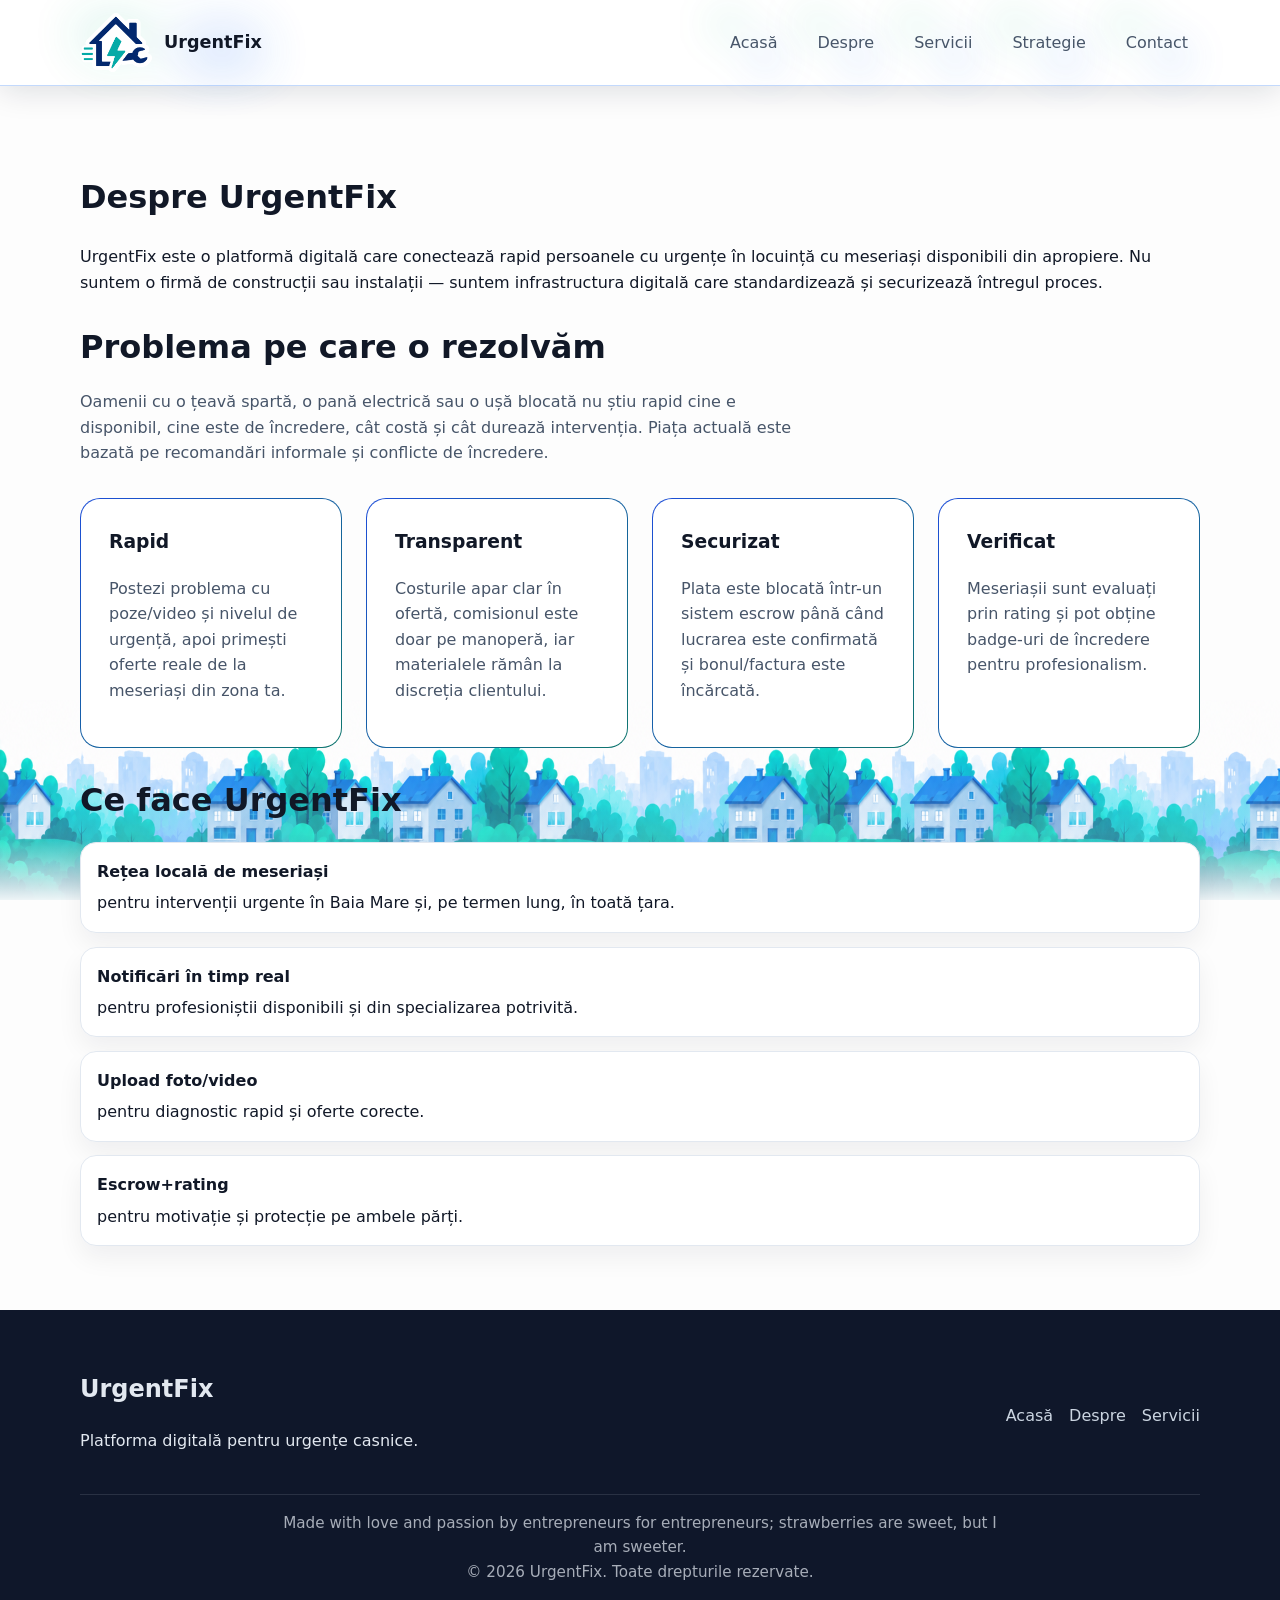
==== despre.html @ 69241e32 "Fix: Increase background height to 200px on mobile - match desktop" ====
<!DOCTYPE html>
<html lang="ro">
<head>
  <meta charset="UTF-8" />
  <meta name="viewport" content="width=device-width, initial-scale=1.0" />
  <title>Despre | UrgentFix</title>
  <link rel="stylesheet" href="styles.css?v=11" />
</head>
<body>
  <header class="site-header">
    <div class="container header-inner">
      <a href="home.html" class="brand-logo">
        <img src="urgentfix_sticker.png" alt="UrgentFix logo" />
        <span>UrgentFix</span>
      </a>
      <nav class="main-nav">
        <a href="home.html">Acasă</a>
        <a href="despre.html">Despre</a>
        <a href="servicii.html">Servicii</a>
        <a href="strategie.html">Strategie</a>
        <a href="contact.html">Contact</a>
      </nav>
    </div>
  </header>
  <main class="section">
    <div class="container">
      <h1>Despre UrgentFix</h1>
      <p>UrgentFix este o platformă digitală care conectează rapid persoanele cu urgențe în locuință cu meseriași disponibili din apropiere. Nu suntem o firmă de construcții sau instalații — suntem infrastructura digitală care standardizează și securizează întregul proces.</p>

      <section class="feature-section">
        <h2>Problema pe care o rezolvăm</h2>
        <p>Oamenii cu o țeavă spartă, o pană electrică sau o ușă blocată nu știu rapid cine e disponibil, cine este de încredere, cât costă și cât durează intervenția. Piața actuală este bazată pe recomandări informale și conflicte de încredere.</p>
        <div class="features-grid">
          <article class="feature-card">
            <h3>Rapid</h3>
            <p>Postezi problema cu poze/video și nivelul de urgență, apoi primești oferte reale de la meseriași din zona ta.</p>
          </article>
          <article class="feature-card">
            <h3>Transparent</h3>
            <p>Costurile apar clar în ofertă, comisionul este doar pe manoperă, iar materialele rămân la discreția clientului.</p>
          </article>
          <article class="feature-card">
            <h3>Securizat</h3>
            <p>Plata este blocată într-un sistem escrow până când lucrarea este confirmată și bonul/factura este încărcată.</p>
          </article>
          <article class="feature-card">
            <h3>Verificat</h3>
            <p>Meseriașii sunt evaluați prin rating și pot obține badge-uri de încredere pentru profesionalism.</p>
          </article>
        </div>
      </section>

      <section class="feature-section">
        <h2>Ce face UrgentFix</h2>
        <ul class="contact-highlights">
          <li><strong>Rețea locală de meseriași</strong> pentru intervenții urgente în Baia Mare și, pe termen lung, în toată țara.</li>
          <li><strong>Notificări în timp real</strong> pentru profesioniștii disponibili și din specializarea potrivită.</li>
          <li><strong>Upload foto/video</strong> pentru diagnostic rapid și oferte corecte.</li>
          <li><strong>Escrow+rating</strong> pentru motivație și protecție pe ambele părți.</li>
        </ul>
      </section>
    </div>
  </main>
  <footer class="site-footer">
    <div class="container footer-inner">
      <div>
        <h2>UrgentFix</h2>
        <p>Platforma digitală pentru urgențe casnice.</p>
      </div>
      <div class="footer-links">
        <a href="home.html">Acasă</a>
        <a href="despre.html">Despre</a>
        <a href="servicii.html">Servicii</a>
      </div>
    </div>
    <div class="container footer-note">
      <p>Made with love and passion by entrepreneurs for entrepreneurs; strawberries are sweet, but I am sweeter.</p>
      <p>&copy; 2026 UrgentFix. Toate drepturile rezervate.</p>
    </div>
  </footer>
  <script src="script.js?v=5"></script>
</body>
</html>
---- styles.css ----
:root {
  color-scheme: light;
  --bg: #ffffff;
  --surface: #ffffff;
  --primary: #1d4ed8;
  --primary-dark: #1e40af;
  --text: #111827;
  --muted: #475569;
  --border: #e2e8f0;
  --accent: #0f766e;
}

* { box-sizing: border-box; }

body {
  margin: 0;
  font-family: Inter, system-ui, -apple-system, BlinkMacSystemFont, "Segoe UI", sans-serif;
  background: #fdfdfd;
  color: var(--text);
  line-height: 1.6;
  position: relative;
  overflow-x: hidden;
}

body::before {
  content: "";
  position: fixed;
  left: 0;
  right: 0;
  bottom: 0;
  height: 200px;
  z-index: -1;
  /* subtle fade + actual image layer */
  background-image:
    linear-gradient(to top, rgba(253,253,253,0.3) 0%, rgba(253,253,253,0.15) 40%, rgba(253,253,253,0.05) 70%, rgba(253,253,253,0) 100%),
    url("image.png");
  background-repeat: no-repeat, repeat-x;
  background-position: bottom center, bottom center;
  background-size: cover, auto 200px;
  background-attachment: scroll, scroll;
  background-blend-mode: normal;
  filter: none;
  opacity: 1;
}

/* minimal overlay - reduces seam visibility */
body::after {
  content: "";
  position: fixed;
  left: 0;
  right: 0;
  bottom: 0;
  height: 60px;
  z-index: -1;
  pointer-events: none;
  background: linear-gradient(180deg, rgba(255,255,255,0) 0%, rgba(255,255,255,0.9) 100%);
}


img { max-width: 100%; display: block; }

.container {
  width: min(1120px, calc(100% - 2rem));
  margin: 0 auto;
}

.site-header {
  position: sticky;
  top: 0;
  z-index: 20;
  overflow: visible;
  background: #ffffff;
  border-bottom: 1px solid rgba(59, 130, 246, 0.30);
  box-shadow: 0 4px 32px rgba(15, 23, 42, 0.14);
}

.header-inner {
  position: relative;
  z-index: 1;
  display: flex;
  align-items: center;
  justify-content: space-between;
  gap: 2rem;
  padding: 0.8rem 0;
}

.brand-logo {
  display: inline-flex;
  align-items: center;
  gap: 0.75rem;
  text-decoration: none;
  color: var(--text);
  font-weight: 700;
  font-size: 1.1rem;
  transition: opacity 0.2s ease;
  position: relative;
  z-index: 1;
}

.brand-logo::before {
  content: "";
  position: absolute;
  left: 50%;
  top: 50%;
  width: 140%;
  height: 120%;
  transform: translate(-50%, -50%) rotate(180deg);
  background: radial-gradient(circle at 30% 30%, rgba(59, 130, 246, 0.26), transparent 36%),
              radial-gradient(circle at 72% 72%, rgba(16, 185, 129, 0.16), transparent 34%);
  filter: blur(22px);
  opacity: 0.88;
  pointer-events: none;
  z-index: -1;
}

.brand-logo:hover {
  opacity: 0.75;
}

.brand-logo img { width: 72px; height: auto; }

.main-nav {
  display: flex;
  gap: 1rem;
  flex-wrap: wrap;
  align-items: center;
}

.main-nav a {
  display: inline-flex;
  align-items: center;
  justify-content: center;
  min-height: 54px;
  padding: 0.15rem 0.75rem;
  color: var(--muted);
  text-decoration: none;
  font-weight: 500;
  border-radius: 18px;
  transition: all 0.2s ease;
  position: relative;
  overflow: visible;
}

.main-nav a::before {
  content: "";
  position: absolute;
  inset: 0;
  left: 50%;
  top: 50%;
  width: 180%;
  height: 180%;
  transform: translate(-50%, -50%) rotate(180deg);
  background: radial-gradient(circle at 40% 35%, rgba(59, 130, 246, 0.18), transparent 32%),
              radial-gradient(circle at 70% 70%, rgba(16, 185, 129, 0.12), transparent 34%);
  filter: blur(18px);
  opacity: 0.65;
  pointer-events: none;
  z-index: -1;
}

.main-nav a:hover {
  color: var(--text);
  background: rgba(59, 130, 246, 0.14);
}

.main-nav a img {
  display: block;
  max-height: 54px;
  width: auto;
  border-radius: 18px;
  border: 1px solid rgba(15, 23, 42, 0.08);
  box-shadow: 0 10px 24px rgba(15, 23, 42, 0.08);
}

.footer-links {
  display: flex;
  gap: 0.75rem;
  flex-wrap: wrap;
  align-items: center;
  margin-top: 0.75rem;
}

.footer-links a {
  display: inline-flex;
  align-items: center;
}

.footer-links img {
  display: block;
  max-height: 40px;
  width: auto;
  border-radius: 14px;
  border: 1px solid rgba(15, 23, 42, 0.08);
}

.section { padding: 4rem 0; }

.hero {
  background: linear-gradient(180deg, #ffffff 0%, #f8fbff 100%);
  position: relative;
  overflow: hidden;
}

.app-preview-section {
  padding-top: 3rem;
  padding-bottom: 3rem;
  background: linear-gradient(180deg, rgba(248,251,255,0.55), rgba(247,249,251,0.98));
  overflow-x: hidden;
  width: 100%;
}

.app-preview-intro {
  max-width: 640px;
  margin: 0 auto 2rem;
  text-align: center;
}

.app-preview-intro h2 {
  margin: 1rem 0 0.8rem;
  font-size: clamp(2rem, 3vw, 2.6rem);
  line-height: 1.05;
}

.app-preview-intro p {
  margin: 0;
  color: var(--muted);
}

.phone-grid {
  display: grid;
  grid-template-columns: repeat(3, minmax(240px, 1fr));
  gap: 1.5rem;
  align-items: start;
}

.images-grid {
  display: grid;
  grid-template-columns: repeat(3, 1fr);
  gap: 2.5rem;
  margin-top: 2.5rem;
  width: 100%;
}

.device-frame {
  position: relative;
  padding: 20px 18px 16px;
  border-radius: 52px;
  background: linear-gradient(180deg, rgba(255,255,255,0.95), rgba(241,247,255,0.95));
  border: 1px solid rgba(148,163,184,0.24);
  box-shadow: 0 26px 80px rgba(15, 23, 42, 0.14);
  transition: transform 0.3s ease, box-shadow 0.3s ease;
}

.device-frame::before {
  content: "";
  position: absolute;
  left: 50%;
  top: 14px;
  transform: translateX(-50%);
  width: 88px;
  height: 8px;
  border-radius: 999px;
  background: rgba(15, 23, 42, 0.08);
  box-shadow: inset 0 1px 0 rgba(255,255,255,0.9);
}

.device-frame::after {
  content: "";
  position: absolute;
  left: 50%;
  top: 26px;
  transform: translateX(-50%);
  width: 12px;
  height: 12px;
  border-radius: 50%;
  background: rgba(15, 23, 42, 0.12);
}

.device-frame:hover {
  transform: translateY(-4px);
  box-shadow: 0 34px 96px rgba(15, 23, 42, 0.18);
}

.device-frame img {
  display: block;
  width: 100%;
  height: auto;
  border-radius: 34px;
  object-fit: cover;
}

.phone-card {
  display: flex;
  justify-content: center;
}

.phone-frame {
  width: 100%;
  max-width: 260px;
  border-radius: 40px;
  background: #ffffff;
  border: 1px solid rgba(59,130,246,0.18);
  box-shadow: 0 24px 58px rgba(15,23,42,0.09);
  overflow: hidden;
}

.phone-top {
  display: flex;
  justify-content: flex-end;
  gap: 0.5rem;
  padding: 0.9rem 1rem;
  background: rgba(255,255,255,0.95);
}

.status-dot {
  width: 10px;
  height: 10px;
  border-radius: 50%;
  background: rgba(17,24,39,0.65);
}

.phone-screen {
  padding: 1.4rem;
  min-height: 420px;
  display: grid;
  gap: 1rem;
  color: var(--text);
}

.screen-brand {
  display: inline-flex;
  align-items: center;
  gap: 0.45rem;
  font-weight: 800;
  color: var(--primary-dark);
  letter-spacing: 0.02em;
}

.screen-title {
  margin: 0;
  font-size: 1.15rem;
  font-weight: 800;
  color: #111827;
}

.screen-copy {
  margin: 0;
  color: var(--muted);
  line-height: 1.7;
}

.screen-gradient-blue {
  background: linear-gradient(180deg, rgba(59,130,246,0.14), rgba(96,165,250,0.08));
}

.screen-light {
  background: #f8fbff;
}

.screen-white {
  background: #fff;
}

.category-grid {
  display: grid;
  grid-template-columns: repeat(2, minmax(0, 1fr));
  gap: 0.75rem;
}

.category-grid span,
.screen-tags span {
  display: inline-flex;
  align-items: center;
  justify-content: center;
  padding: 0.75rem 0.85rem;
  border-radius: 14px;
  background: rgba(59,130,246,0.12);
  color: #1e40af;
  font-size: 0.9rem;
  font-weight: 700;
}

.upload-preview {
  min-height: 170px;
  border-radius: 24px;
  background: linear-gradient(180deg, rgba(99,102,241,0.12), rgba(255,255,255,0.95));
  border: 1px dashed rgba(59,130,246,0.28);
}

.preview-image {
  background-image: radial-gradient(circle at 30% 30%, rgba(96,165,250,0.28), transparent 40%),
                    radial-gradient(circle at 70% 50%, rgba(15,118,110,0.17), transparent 35%);
}

.phone-chip {
  display: inline-flex;
  align-items: center;
  justify-content: center;
  padding: 0.8rem 1rem;
  border-radius: 999px;
  background: rgba(59,130,246,0.12);
  color: var(--primary-dark);
  text-decoration: none;
  font-weight: 700;
  transition: background 180ms ease;
}

.phone-chip:hover {
  background: rgba(59,130,246,0.18);
}

.phone-small,
.phone-left,
.phone-right,
.featured-tags,
.hero-message {
  display: none;
}

@media (max-width: 960px) {
  .phone-grid { grid-template-columns: 1fr; }
}

@media (max-width: 960px) {
  .phone-grid { grid-template-columns: 1fr; }
  .phone-left, .phone-right { transform: none; }
}

.hero-grid {
  display: grid;
  grid-template-columns: 1.1fr 0.9fr;
  gap: 2rem;
  align-items: center;
}

.eyebrow {
  margin: 0 0 1rem;
  color: var(--accent);
  font-size: 0.95rem;
  font-weight: 700;
  text-transform: uppercase;
  letter-spacing: 0.08em;
}

.hero h1 { font-size: clamp(2.5rem, 4vw, 4rem); margin: 0 0 1rem; max-width: 620px; }
.hero p { font-size: 1.05rem; color: var(--muted); max-width: 620px; }

.hero-actions { display: flex; flex-wrap: wrap; gap: 1rem; margin-top: 2rem; }

.button {
  display: inline-flex; align-items: center; justify-content: center;
  padding: 1.05rem 2rem; border-radius: 12px; text-decoration: none; font-weight: 600;
  border: none; cursor: pointer; font-size: 1rem;
  transition: all 0.2s cubic-bezier(0.2, 0.8, 0.2, 1);
}

.hero-actions .button {
  position: relative;
  z-index: 1;
  overflow: visible;
}
.hero-actions .button::before {
  content: "";
  position: absolute;
  left: 50%;
  top: 50%;
  width: 180%;
  height: 180%;
  transform: translate(-50%, -50%) rotate(180deg);
  background: radial-gradient(circle at 20% 30%, rgba(59, 130, 246, 0.18), transparent 36%),
              radial-gradient(circle at 80% 70%, rgba(16, 185, 129, 0.10), transparent 32%);
  filter: blur(18px);
  opacity: 0.55;
  pointer-events: none;
  z-index: -1;
}
.button:hover { transform: translateY(-2px); box-shadow: 0 12px 32px rgba(0,0,0,0.15); }
.button:active { transform: translateY(0); }

.primary {
  background: linear-gradient(135deg, #1d4ed8 0%, #2563eb 100%);
  color: #fff;
  box-shadow: 0 8px 24px rgba(29, 78, 216, 0.22);
}
.primary:hover {
  background: linear-gradient(135deg, #1e40af 0%, #1d4ed8 100%);
}

.secondary {
  background: linear-gradient(135deg, #ecf3ff 0%, #f0f9ff 100%);
  border: 2px solid #1d4ed8;
  color: #1d4ed8;
  font-weight: 600;
}
.secondary:hover {
  background: #dfe9fb;
  border-color: #1e40af;
}

.hero-card {
  background: var(--surface); border: 1px solid var(--border); border-radius: 24px; padding: 2rem;
  box-shadow: 0 20px 60px rgba(15,23,42,0.05);
}

.hero-deco { position: absolute; right: 0; top: 0; width: 48%; height: 100%; pointer-events: none; }

/* entrance animations */
.animate-fade-up { opacity: 0; transform: translateY(14px); animation: fadeUp 650ms ease forwards; }
@keyframes fadeUp { to { opacity: 1; transform: translateY(0); } }

/* floating hero card */
.animate-floating { animation: floaty 6s ease-in-out infinite; transform-origin: center; transition: transform 220ms ease, box-shadow 220ms ease; }
@keyframes floaty { 0% { transform: translateY(0) rotate(-0.2deg); } 50% { transform: translateY(-8px) rotate(0.8deg); } 100% { transform: translateY(0) rotate(-0.2deg); } }

/* feature card hover */
.feature-card, .step-card, .strategy-card {
  transition: transform 280ms cubic-bezier(.2,.9,.2,1), box-shadow 280ms ease;
  background: var(--surface);
  border: 1px solid transparent;
  border-radius: 20px;
  padding: 1.75rem;
  position: relative;
  z-index: 0;
  background-image: linear-gradient(var(--surface), var(--surface)), linear-gradient(135deg, #1d4ed8 0%, #0f766e 100%);
  background-origin: padding-box, border-box;
  background-clip: padding-box, border-box;
}
.feature-card:hover, .strategy-card:hover, .step-card:hover {
  transform: translateY(-8px) scale(1.01);
  box-shadow: 0 30px 80px rgba(2, 6, 23, 0.16);
}

.feature-card::after, .step-card::after, .strategy-card::after {
  content: "";
  position: absolute;
  inset: 0;
  border-radius: 20px;
  pointer-events: none;
}

/* buttons microinteraction */
.button { will-change: transform; }
.button:active { transform: translateY(1px) scale(0.996); }

/* subtle gradient text accent */
.eyebrow { background: linear-gradient(90deg, #0ea5a4, #6366f1); -webkit-background-clip: text; background-clip: text; color: transparent; }

.hero-card h2 { margin-top: 0; font-size: 1.5rem; }
.hero-card ul { margin: 1.5rem 0 0; padding: 0; list-style: none; display: grid; gap: 0.9rem; }
.hero-card li { padding-left: 1rem; position: relative; color: var(--muted); }
.hero-card li::before { content: "•"; position: absolute; left: 0; color: var(--primary); }

.feature-section h2, .how-it-works h2, .strategy-section h2 { font-size: 2rem; margin-bottom: 1rem; }
.feature-section p, .strategy-section p { color: var(--muted); max-width: 720px; }

.features-grid, .steps-grid, .strategy-grid { display: grid; gap: 1.5rem; margin-top: 2rem; }
.features-grid { grid-template-columns: repeat(auto-fit, minmax(220px, 1fr)); }

.feature-card h3, .step-card h3, .strategy-card h3 { margin-top: 0; }
.step-card { position: relative; padding-left: 3.5rem; }

.step-number { position: absolute; left: 1rem; top: 1.25rem; width: 2rem; height: 2rem; border-radius: 999px; display: grid; place-items: center; color: #fff; background: var(--primary); font-weight: 700; }

.strategy-grid { grid-template-columns: repeat(auto-fit, minmax(240px, 1fr)); }

.site-footer { background: #0f172a; color: #e2e8f0; padding: 2.5rem 0 1.5rem; }
.footer-inner { display: flex; justify-content: space-between; gap: 2rem; flex-wrap: wrap; align-items: center; }
.footer-links { display: flex; gap: 1rem; flex-wrap: wrap; }
.footer-links a { color: #cbd5e1; text-decoration: none; }
.footer-links a:hover { color: #fff; }
.footer-note { margin-top: 1.5rem; color: rgba(226, 232, 240, 0.72); font-size: 0.95rem; border-top: 1px solid rgba(226, 232, 240, 0.12); padding-top: 1rem; text-align: center; }
.footer-note p { margin: 0; max-width: 720px; margin-left: auto; margin-right: auto; }

@media (max-width: 900px) { .hero-grid { grid-template-columns: 1fr; } }
@media (max-width: 640px) {
  .header-inner { 
    display: flex;
    align-items: center;
    justify-content: space-between;
    flex-wrap: nowrap;
  }
  .footer-inner { flex-direction: column; align-items: flex-start; }
  .main-nav { 
    gap: 1rem; 
    display: none !important;
  }
  .main-nav.open {
    display: flex !important;
  }
  .hero h1 { font-size: 2.4rem; }
}

/* Mobile nav toggle */
.nav-toggle {
  display: none;
  background: rgba(255,255,255,0.98);
  border: 1px solid rgba(15, 23, 42, 0.12);
  border-radius: 999px;
  padding: 0.45rem 0.85rem;
  cursor: pointer;
  transition: background 180ms ease, transform 180ms ease, box-shadow 180ms ease;
  gap: 0.5rem;
  align-items: center;
  justify-content: center;
  min-width: 110px;
}
.nav-toggle:hover {
  background: #fff;
  transform: translateY(-1px);
  box-shadow: 0 12px 24px rgba(15, 23, 42, 0.1);
}
.nav-toggle-icon {
  display: grid;
  gap: 4px;
  padding: 0.35rem 0.45rem;
  background: rgba(29, 78, 216, 0.1);
  border-radius: 999px;
}
.nav-toggle-icon .bar {
  display: block;
  width: 20px;
  height: 2px;
  background: var(--primary);
  border-radius: 999px;
  transition: transform 180ms ease, opacity 180ms ease;
}
.nav-toggle-label {
  font-size: 0.95rem;
  font-weight: 700;
  color: var(--primary);
  letter-spacing: 0.02em;
}
.nav-toggle.active .nav-toggle-icon .bar:nth-child(1) {
  transform: translateY(6px) rotate(45deg);
}
.nav-toggle.active .nav-toggle-icon .bar:nth-child(2) {
  opacity: 0;
}
.nav-toggle.active .nav-toggle-icon .bar:nth-child(3) {
  transform: translateY(-6px) rotate(-45deg);
}

@media (max-width: 900px) {
  .nav-toggle { 
    display: inline-flex !important; 
    margin-left: auto;
  }
  .main-nav {
    position: fixed;
    top: 65px;
    left: 1rem;
    right: 1rem;
    background: var(--surface);
    border: 1px solid var(--border);
    border-radius: 16px;
    padding: 0.9rem 1rem;
    display: none !important;
    flex-direction: column;
    gap: 0.5rem;
    box-shadow: 0 18px 50px rgba(2,6,23,0.12);
    z-index: 100;
    max-width: calc(100% - 2rem);
    min-width: calc(100% - 2rem);
  }
  .main-nav.open { 
    display: flex !important; 
  }
  .main-nav a {
    display: flex;
    width: 100%;
    justify-content: flex-start;
    padding: 0.75rem 1rem;
    min-height: 44px;
    margin: 0 !important;
  }
  .brand-logo img { width: 60px; }
}

/* Contact form styles */
.contact-panel {
  margin: 1.5rem 0 2rem;
  background: rgba(99,102,241,0.08);
  border: 1px solid rgba(99,102,241,0.2);
  border-radius: 24px;
  padding: 1.75rem 1.5rem;
}
.contact-panel h2 {
  margin-top: 0;
  margin-bottom: 0.85rem;
  font-size: 1.75rem;
}
.contact-panel p {
  margin: 0 0 1rem;
  color: var(--muted);
}
.contact-highlights {
  list-style: none;
  padding: 0;
  margin: 0;
  display: grid;
  gap: 0.85rem;
}
.contact-highlights li {
  padding: 1rem;
  background: #fff;
  border: 1px solid var(--border);
  border-radius: 16px;
  box-shadow: 0 12px 26px rgba(15,23,42,0.06);
}
.contact-highlights strong {
  display: block;
  margin-bottom: 0.35rem;
}

.contact-social-panel {
  margin-bottom: 2rem;
  padding: 1.25rem 1.5rem;
  background: rgba(15,23,42,0.03);
  border: 1px solid var(--border);
  border-radius: 20px;
}
.contact-social-panel p {
  margin: 0 0 0.75rem;
  color: var(--muted);
  font-weight: 600;
}
.social-links {
  display: flex;
  flex-wrap: wrap;
  gap: 0.75rem;
}
.social-pill {
  display: inline-flex;
  align-items: center;
  gap: 0.75rem;
  padding: 0.8rem 1rem;
  border-radius: 999px;
  border: 1px solid var(--border);
  background: var(--surface);
  color: var(--text);
  text-decoration: none;
  transition: background 180ms ease, transform 180ms ease, box-shadow 180ms ease;
}
.social-pill:hover {
  background: rgba(99,102,241,0.08);
  transform: translateY(-1px);
  box-shadow: 0 12px 24px rgba(15,23,42,0.08);
}
.social-pill-icon {
  width: 34px;
  height: 34px;
  border-radius: 50%;
  display: grid;
  place-items: center;
  font-size: 0;
  color: #fff;
  overflow: hidden;
}
.social-pill-icon svg {
  width: 18px;
  height: 18px;
}
.social-pill.facebook .social-pill-icon {
  background: #1877f2;
}
.social-pill.instagram .social-pill-icon {
  background: radial-gradient(circle at 30% 30%, #f7b52d 0%, #de2c77 45%, #833ab4 100%);
}
.button.small { padding: 0.75rem 1.25rem; font-size: 0.95rem; }
.button.secondary.small { background: rgba(15,118,110,0.08); color: var(--accent); border-color: rgba(15,118,110,0.2); }

.contact-form { margin-top: 1.25rem; max-width: 720px; display: grid; gap: 1rem; }
.contact-form .form-row { display: flex; flex-direction: column; }
.contact-form label { font-weight: 600; margin-bottom: 0.35rem; }
.contact-form input, .contact-form textarea { padding: 0.75rem 1rem; border: 1px solid var(--border); border-radius: 10px; font-size: 1rem; }
.contact-form input:focus, .contact-form textarea:focus { outline: none; border-color: var(--primary); box-shadow: 0 6px 18px rgba(29,78,216,0.08); }
.form-actions { margin-top: 0.5rem; }
.form-status { margin-top: 0.75rem; color: var(--muted); }
.form-status.success { color: green; }
.form-status.error { color: #b91c1c; }

/* Mobile responsive fixes */
@media (max-width: 1200px) {
  .images-grid {
    grid-template-columns: repeat(2, 1fr) !important;
  }
}

@media (max-width: 800px) {
  .container {
    width: calc(100% - 1rem) !important;
    padding: 0 0.5rem !important;
  }
  
  .images-grid {
    grid-template-columns: 1fr !important;
    gap: 1.5rem !important;
    margin-top: 1.5rem !important;
    display: grid !important;
    width: 100% !important;
    overflow: hidden !important;
  }
  
  .app-preview-section {
    padding-top: 2rem !important;
    padding-bottom: 2rem !important;
    overflow-x: hidden !important;
  }
  
  .device-frame {
    padding: 16px 14px 12px !important;
    max-width: 100% !important;
    width: 100% !important;
    overflow: hidden !important;
  }
}

@media (max-width: 600px) {
  .container {
    width: 100% !important;
    padding: 0 0.5rem !important;
    margin: 0 !important;
  }
  
  body {
    overflow-x: hidden !important;
  }
  
  body::before {
    height: 200px !important;
    background-attachment: scroll, scroll !important;
    opacity: 1 !important;
  }
  
  body::after {
    height: 30px !important;
  }
  
  .images-grid {
    grid-template-columns: 1fr !important;
    gap: 1rem !important;
    margin-top: 1rem !important;
    display: grid !important;
    width: 100% !important;
    overflow: hidden !important;
    padding: 0 !important;
  }
  
  .app-preview-section {
    padding-top: 1.5rem !important;
    padding-bottom: 1.5rem !important;
    overflow-x: hidden !important;
    padding-left: 0 !important;
    padding-right: 0 !important;
  }
  
  .device-frame {
    padding: 12px 10px 8px !important;
    max-width: 100% !important;
    width: 100% !important;
    overflow: hidden !important;
    border-radius: 40px !important;
  }
  
  .device-frame::before {
    width: 70px !important;
    height: 6px !important;
    top: 10px !important;
  }
  
  .device-frame::after {
    width: 10px !important;
    height: 10px !important;
    top: 20px !important;
  }
  
  .app-preview-intro {
    margin: 0 auto 1rem !important;
    padding: 0 0.5rem !important;
  }
  
  .app-preview-intro h2 {
    font-size: 1.5rem !important;
  }
}
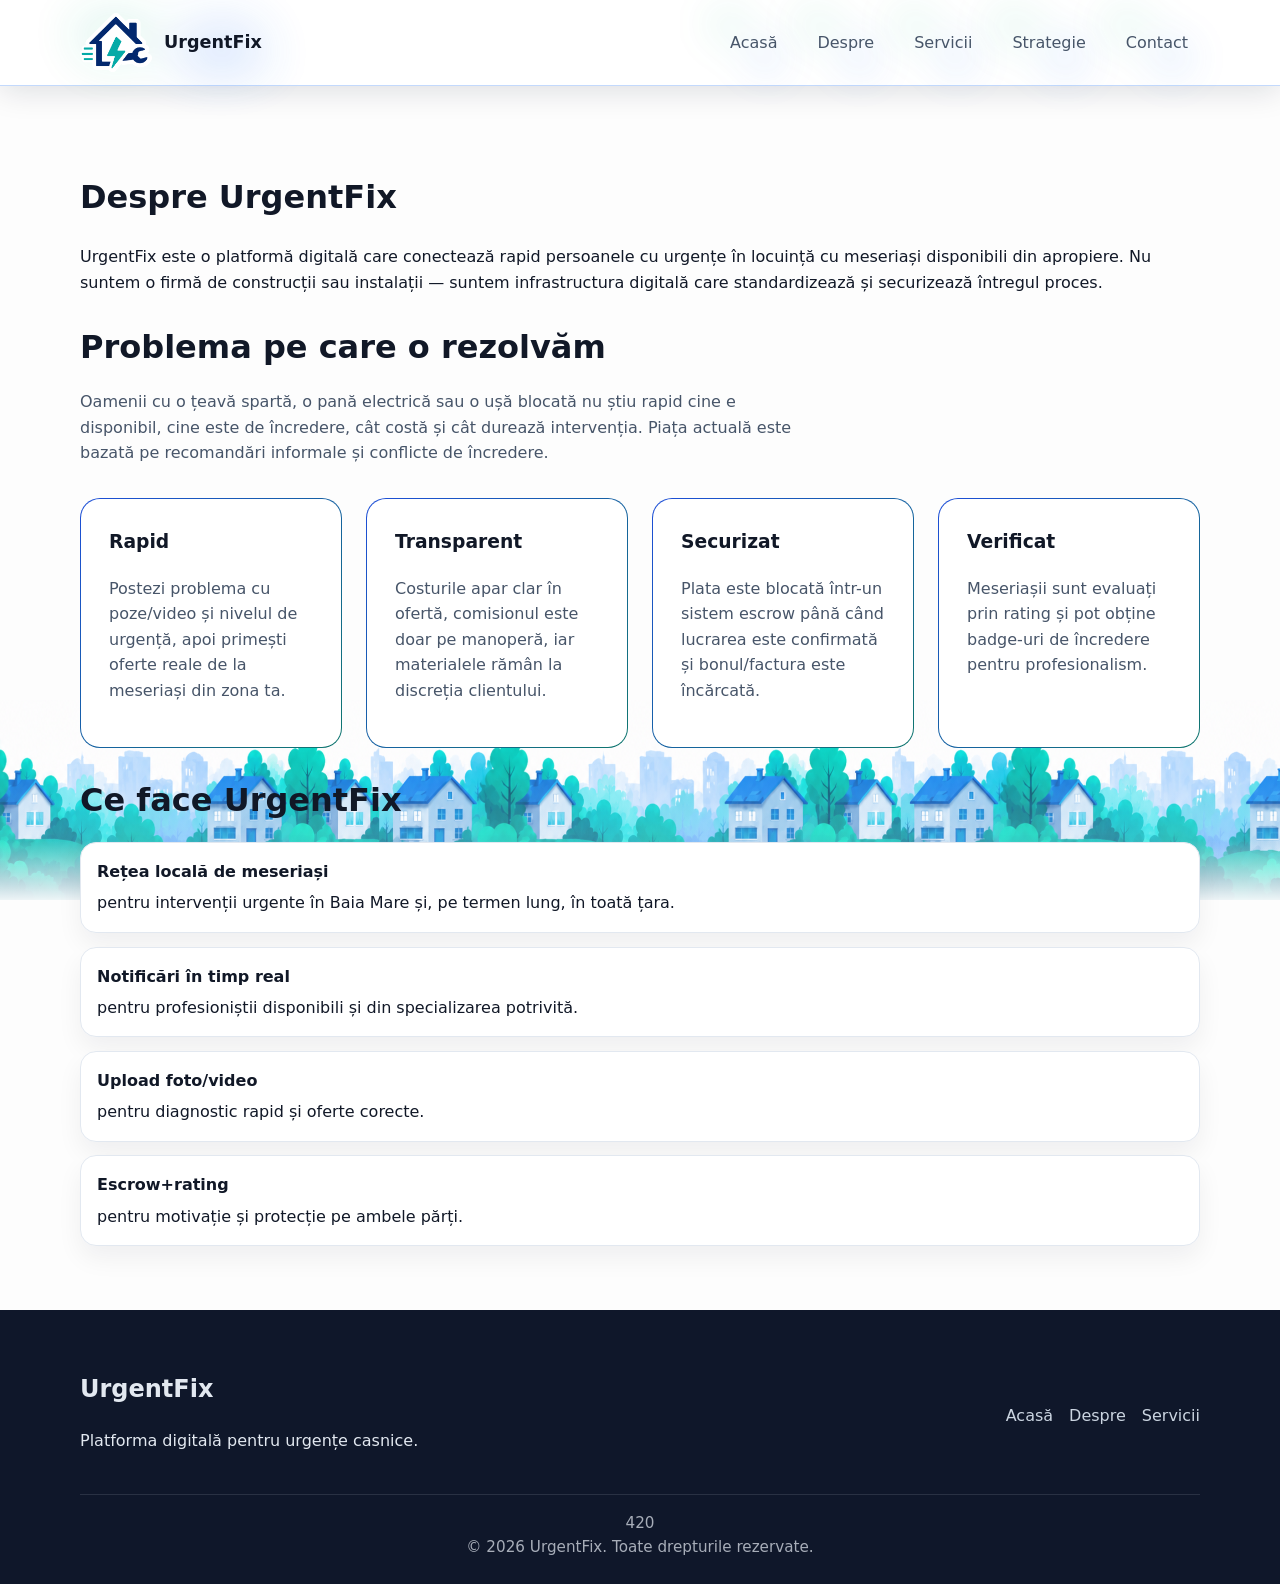
==== commit 480c9d67: "Update footer text on pages: despre (420), strategie (asculta vocile), servicii (poem)" ====
--- a/despre.html
+++ b/despre.html
@@ -74,7 +74,7 @@
       </div>
     </div>
     <div class="container footer-note">
-      <p>Made with love and passion by entrepreneurs for entrepreneurs; strawberries are sweet, but I am sweeter.</p>
+      <p>420</p>
       <p>&copy; 2026 UrgentFix. Toate drepturile rezervate.</p>
     </div>
   </footer>
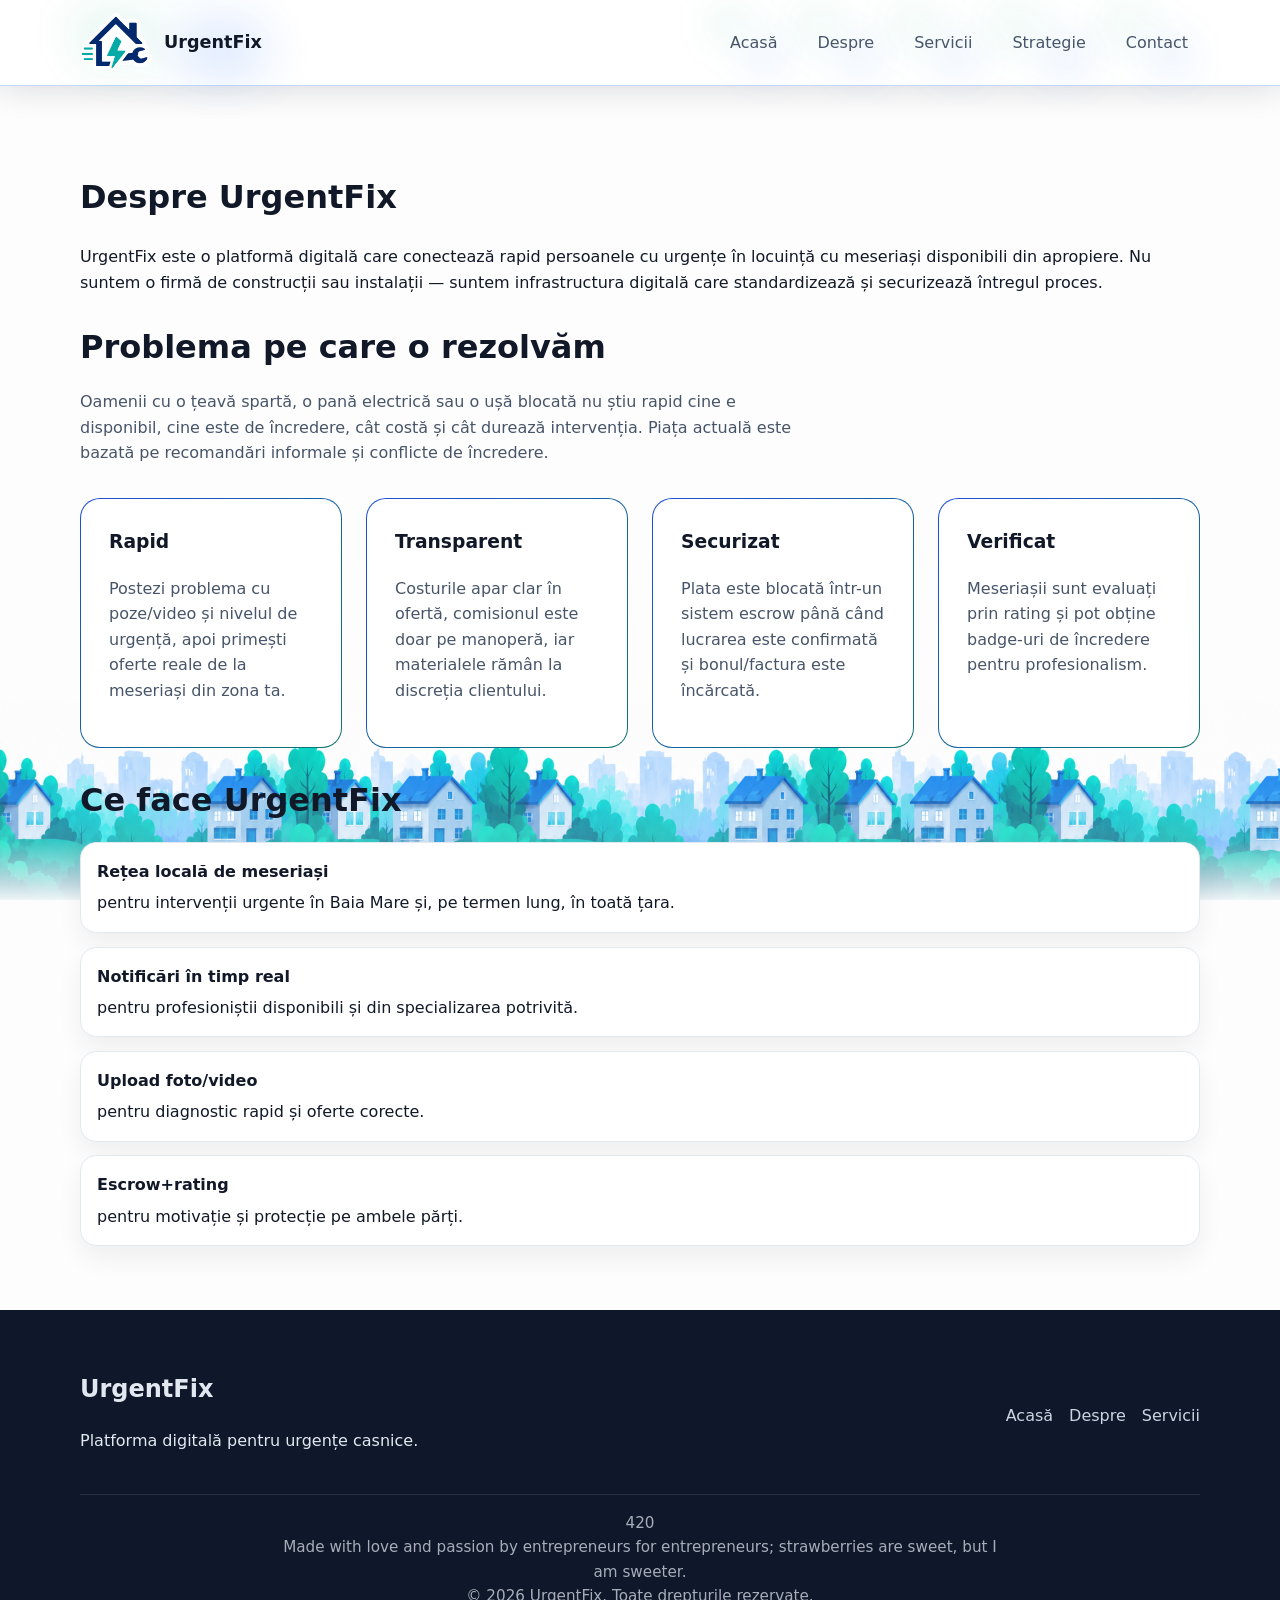
==== commit d934b12a: "Fix: Add diacritics to footer text and restore made with love message" ====
--- a/despre.html
+++ b/despre.html
@@ -75,6 +75,7 @@
     </div>
     <div class="container footer-note">
       <p>420</p>
+      <p>Made with love and passion by entrepreneurs for entrepreneurs; strawberries are sweet, but I am sweeter.</p>
       <p>&copy; 2026 UrgentFix. Toate drepturile rezervate.</p>
     </div>
   </footer>
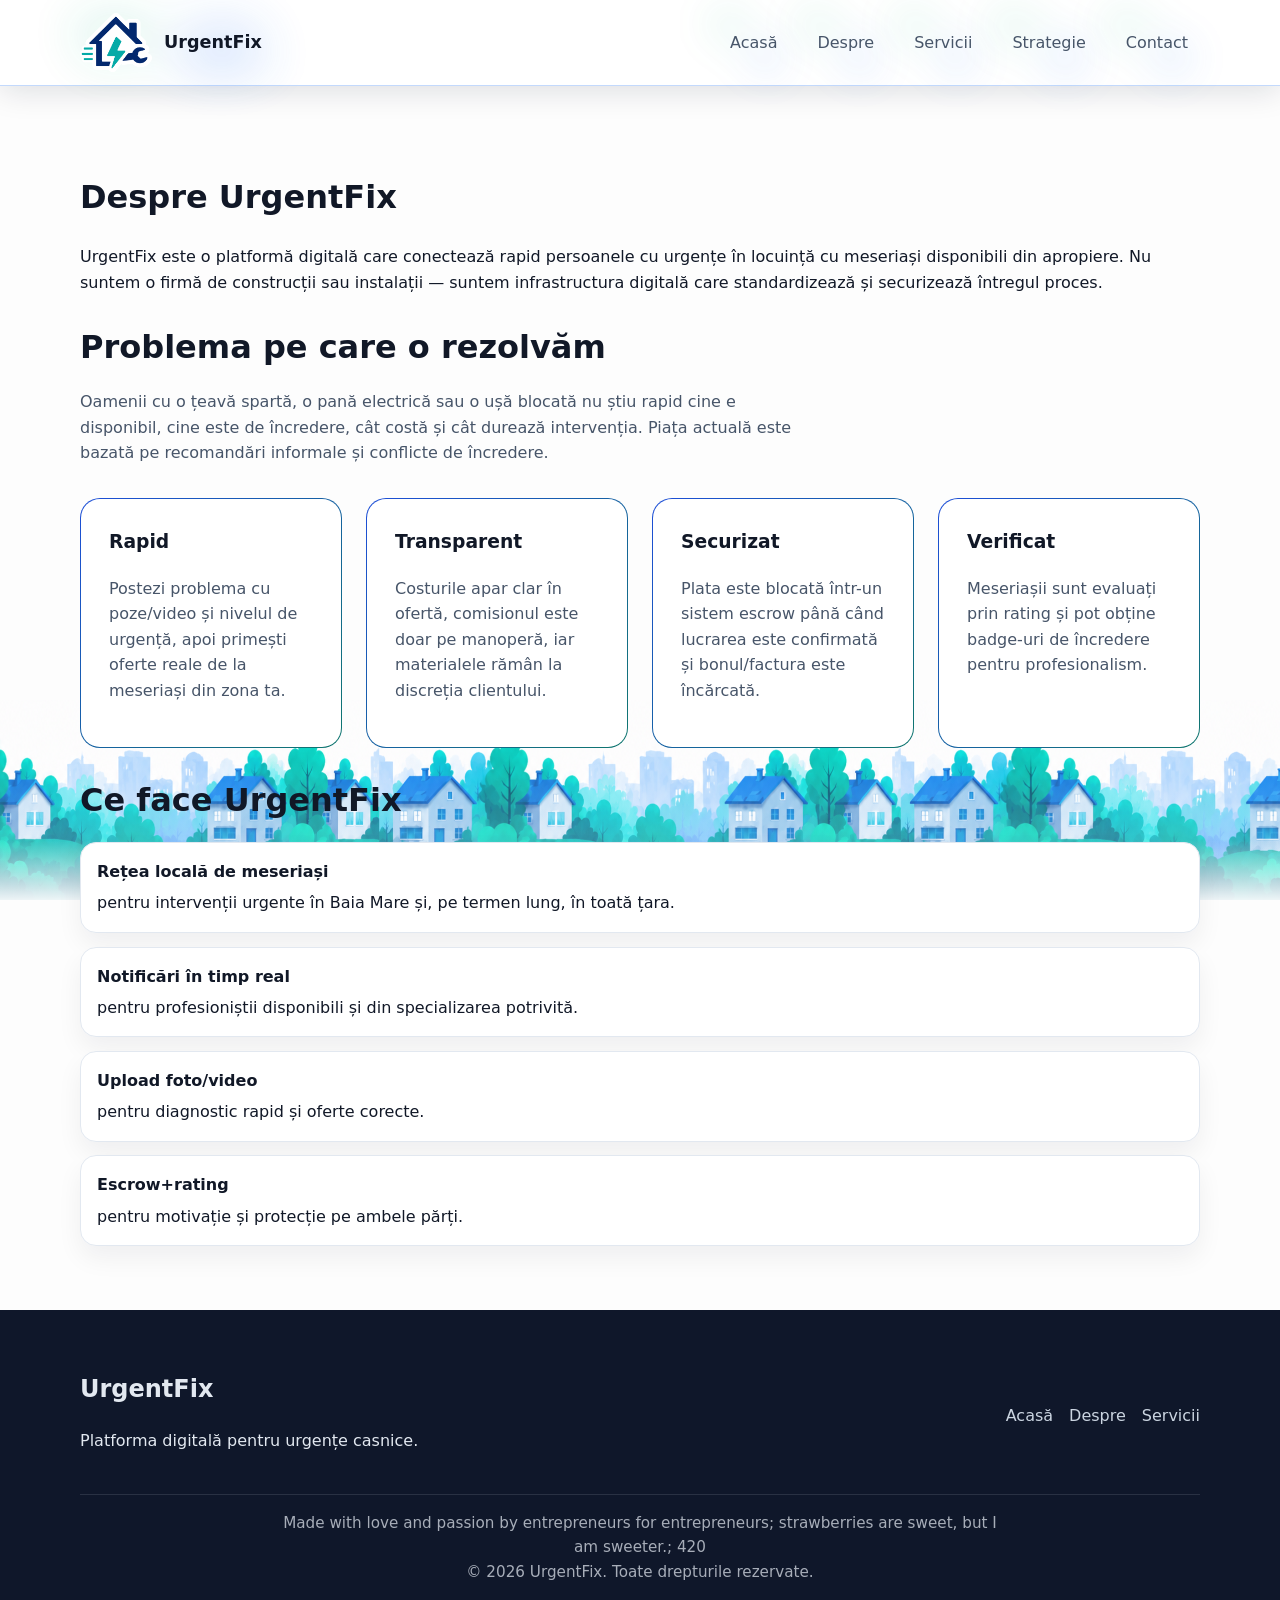
==== commit 3c807397: "Fix: Reformat footer - Made with love first, then semicolon and custom text" ====
--- a/despre.html
+++ b/despre.html
@@ -74,8 +74,7 @@
       </div>
     </div>
     <div class="container footer-note">
-      <p>420</p>
-      <p>Made with love and passion by entrepreneurs for entrepreneurs; strawberries are sweet, but I am sweeter.</p>
+      <p>Made with love and passion by entrepreneurs for entrepreneurs; strawberries are sweet, but I am sweeter.; 420</p>
       <p>&copy; 2026 UrgentFix. Toate drepturile rezervate.</p>
     </div>
   </footer>
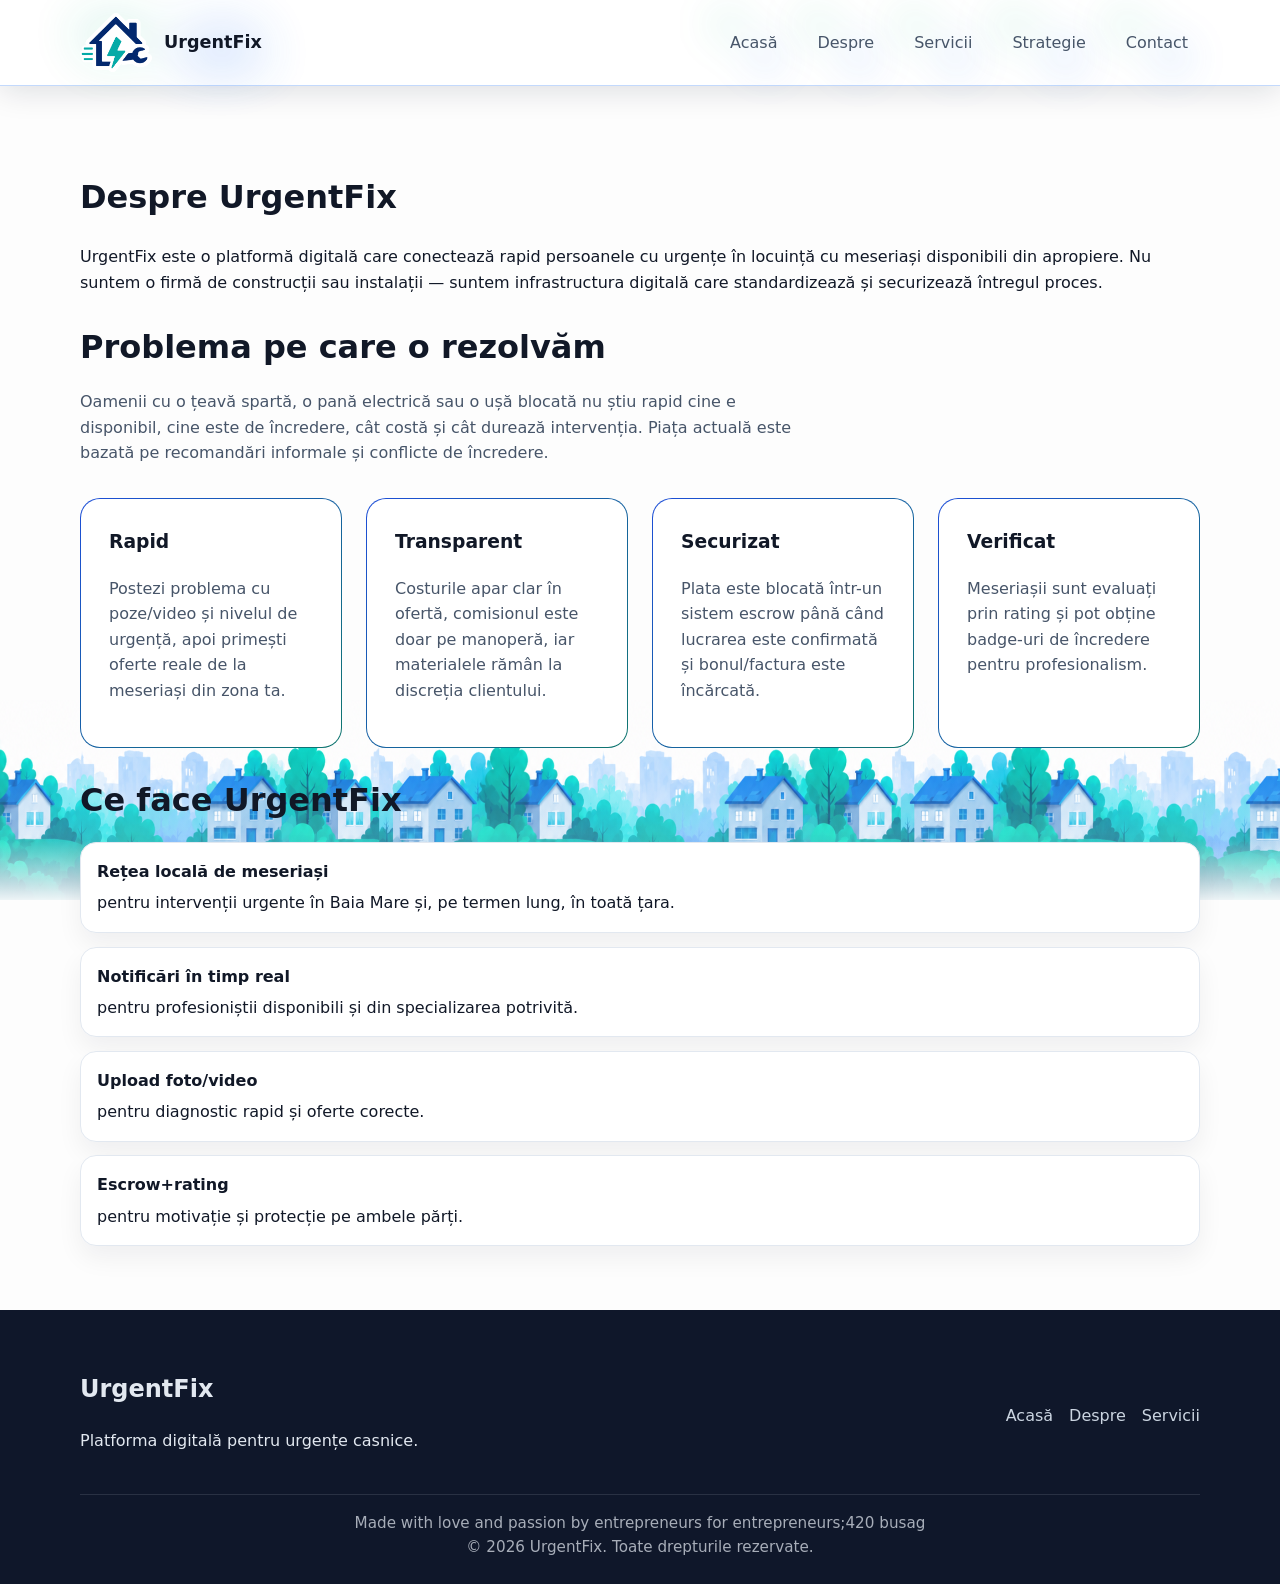
==== commit f8f57b3a: "yeaaahh bby" ====
--- a/despre.html
+++ b/despre.html
@@ -74,7 +74,7 @@
       </div>
     </div>
     <div class="container footer-note">
-      <p>Made with love and passion by entrepreneurs for entrepreneurs; strawberries are sweet, but I am sweeter.; 420</p>
+      <p>Made with love and passion by entrepreneurs for entrepreneurs;420 busag</p>
       <p>&copy; 2026 UrgentFix. Toate drepturile rezervate.</p>
     </div>
   </footer>
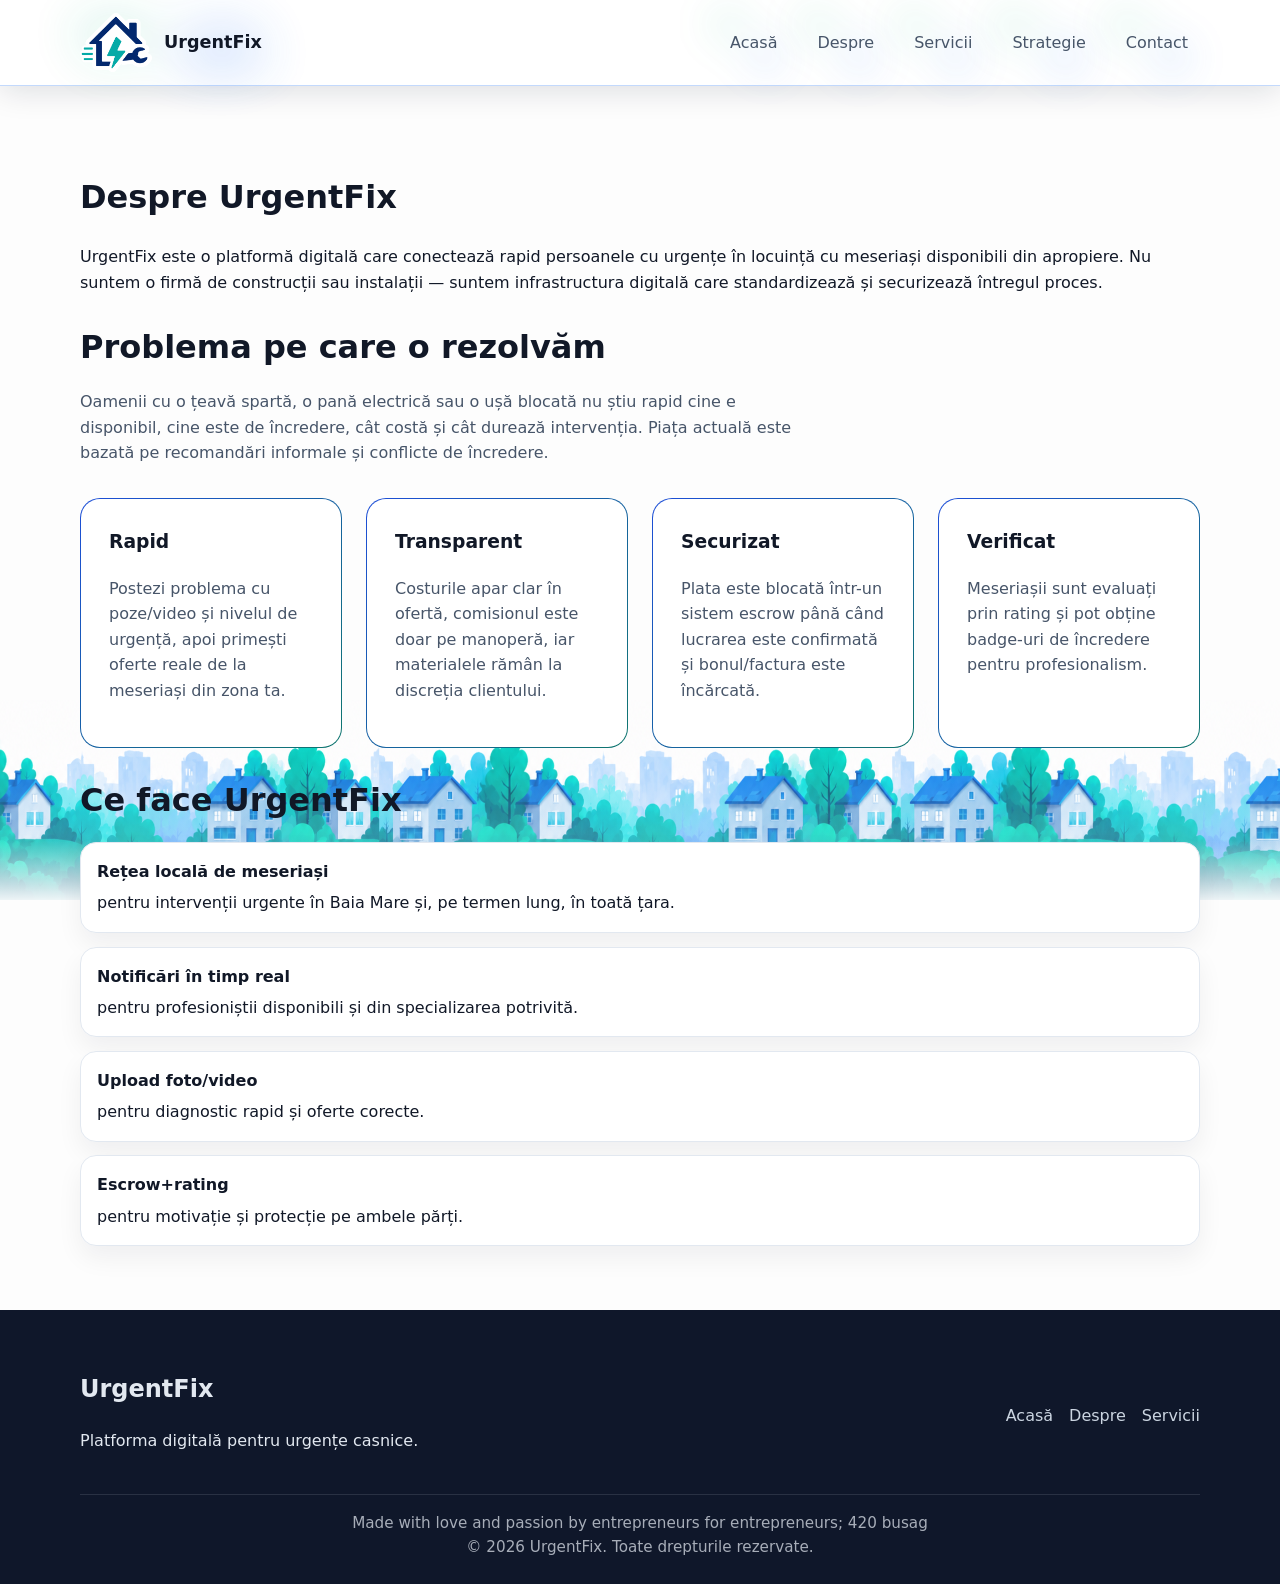
==== commit b56f5f09: "yeaaahhhhh bby" ====
--- a/despre.html
+++ b/despre.html
@@ -74,7 +74,7 @@
       </div>
     </div>
     <div class="container footer-note">
-      <p>Made with love and passion by entrepreneurs for entrepreneurs;420 busag</p>
+      <p>Made with love and passion by entrepreneurs for entrepreneurs; 420 busag</p>
       <p>&copy; 2026 UrgentFix. Toate drepturile rezervate.</p>
     </div>
   </footer>
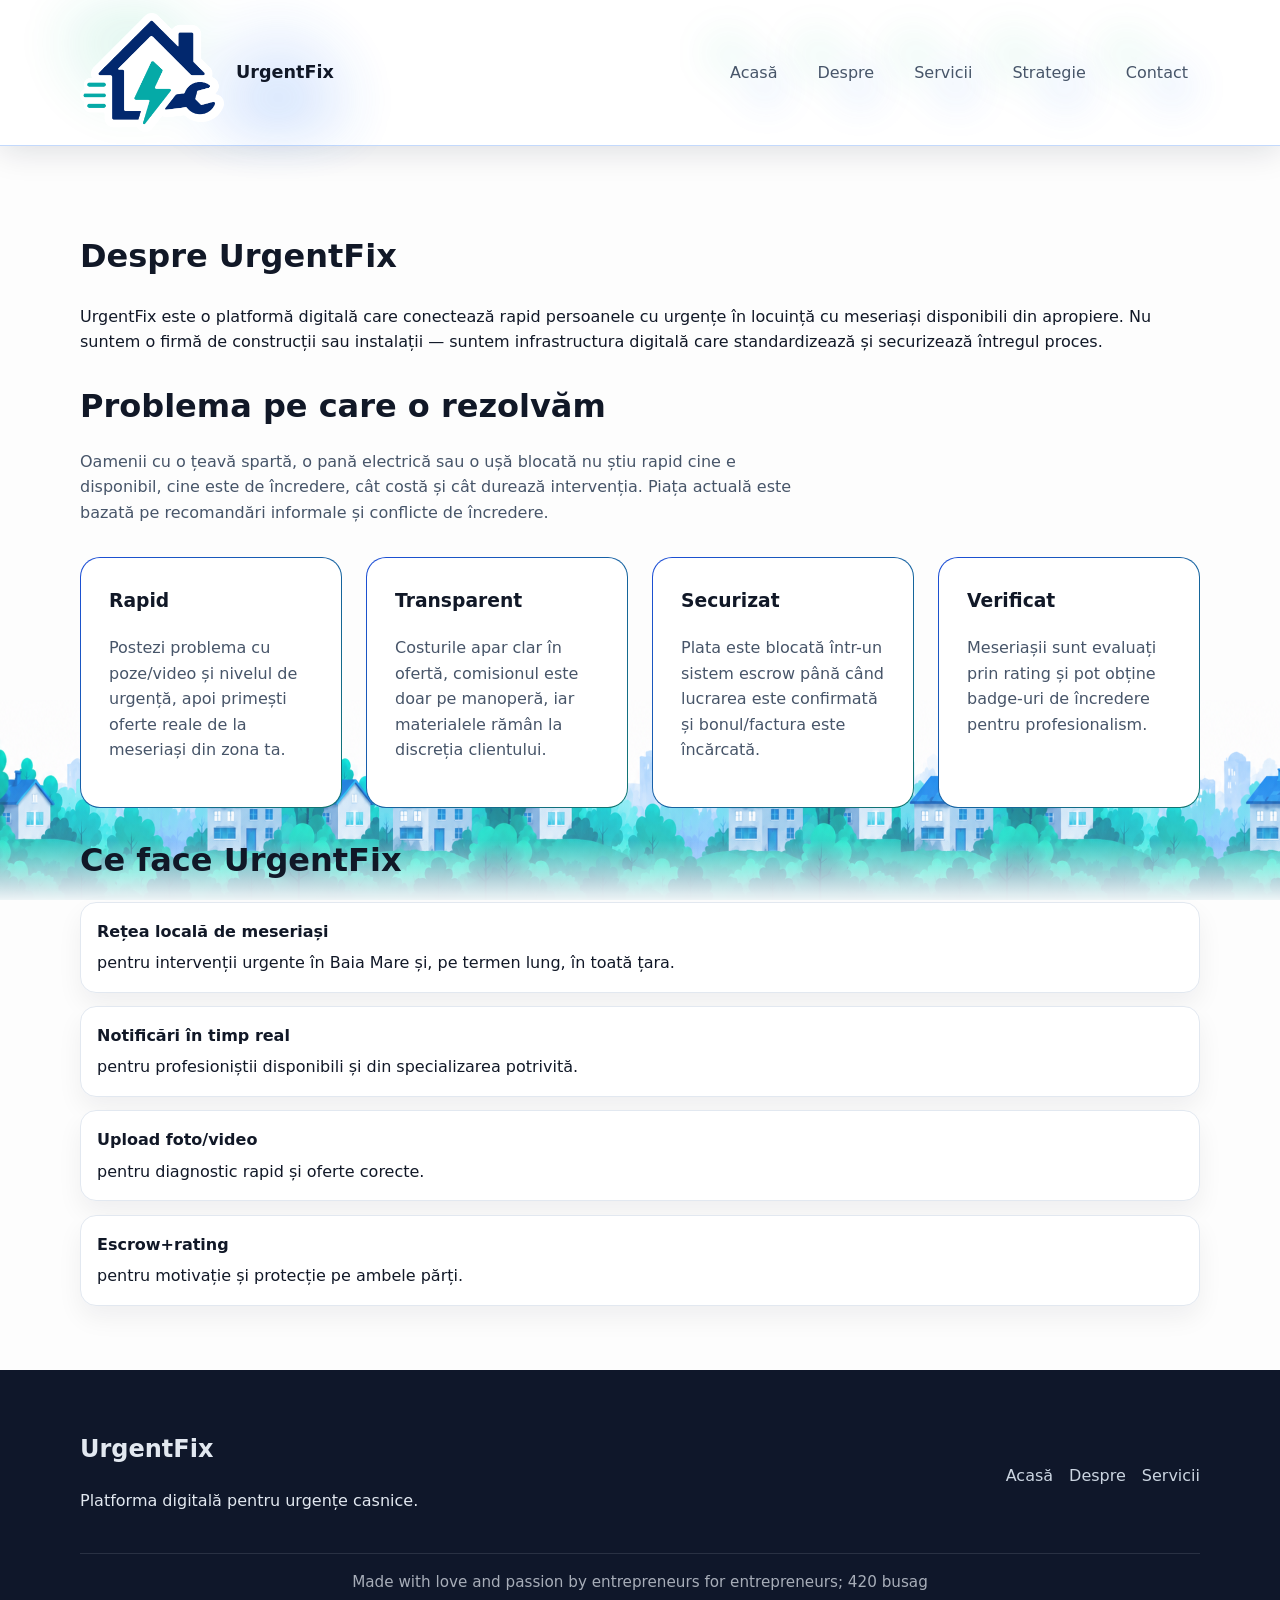
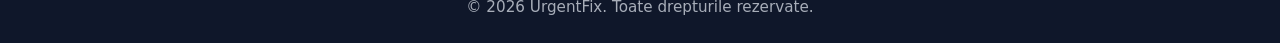
==== commit 8c248adf: "Bump CSS cache version to force refresh" ====
--- a/despre.html
+++ b/despre.html
@@ -4,7 +4,7 @@
   <meta charset="UTF-8" />
   <meta name="viewport" content="width=device-width, initial-scale=1.0" />
   <title>Despre | UrgentFix</title>
-  <link rel="stylesheet" href="styles.css?v=11" />
+  <link rel="stylesheet" href="styles.css?v=12" />
 </head>
 <body>
   <header class="site-header">
--- a/styles.css
+++ b/styles.css
@@ -117,7 +117,7 @@
   opacity: 0.75;
 }
 
-.brand-logo img { width: 72px; height: auto; }
+.brand-logo img { width: 144px; height: auto; }
 
 .main-nav {
   display: flex;
@@ -549,6 +549,470 @@
 .hero-card ul { margin: 1.5rem 0 0; padding: 0; list-style: none; display: grid; gap: 0.9rem; }
 .hero-card li { padding-left: 1rem; position: relative; color: var(--muted); }
 .hero-card li::before { content: "•"; position: absolute; left: 0; color: var(--primary); }
+
+/* App advertisement section */
+.app-ad { text-align: center; }
+.app-ad h3 { margin: 0 0 0.75rem; font-size: 1.35rem; color: var(--text); }
+.app-ad p { margin: 0 0 1.5rem; color: var(--muted); font-size: 1rem; }
+
+.app-buttons { 
+  display: flex; 
+  gap: 1rem; 
+  flex-wrap: wrap;
+  justify-content: center;
+  align-items: center;
+}
+
+.app-store-btn, .google-play-btn {
+  display: inline-flex;
+  align-items: center;
+  justify-content: center;
+  padding: 0.95rem 1.5rem;
+  border-radius: 10px;
+  text-decoration: none;
+  font-weight: 700;
+  font-size: 0.95rem;
+  border: none;
+  cursor: pointer;
+  transition: all 0.2s cubic-bezier(0.2, 0.8, 0.2, 1);
+  box-shadow: 0 4px 16px rgba(0, 0, 0, 0.1);
+}
+
+.app-store-btn {
+  background: linear-gradient(135deg, #000000 0%, #1a1a1a 100%);
+  color: #fff;
+}
+
+.app-store-btn:hover {
+  transform: translateY(-2px);
+  box-shadow: 0 8px 24px rgba(0, 0, 0, 0.2);
+  background: linear-gradient(135deg, #1a1a1a 0%, #2a2a2a 100%);
+}
+
+.google-play-btn {
+  background: linear-gradient(135deg, #4285f4 0%, #34a853 100%);
+  color: #fff;
+}
+
+.google-play-btn:hover {
+  transform: translateY(-2px);
+  box-shadow: 0 8px 24px rgba(66, 133, 244, 0.3);
+  background: linear-gradient(135deg, #3873e6 0%, #2d9548 100%);
+}
+
+/* CTA App Section */
+.cta-app-section {
+  background: linear-gradient(135deg, #0f172a 0%, #1e293b 50%, #0f766e 100%);
+  color: #fff;
+  position: relative;
+  overflow: hidden;
+  padding: 4rem 0;
+}
+
+.cta-app-section::before {
+  content: "";
+  position: absolute;
+  top: -50%;
+  right: -10%;
+  width: 500px;
+  height: 500px;
+  background: radial-gradient(circle, rgba(59, 130, 246, 0.15), transparent 70%);
+  border-radius: 50%;
+  pointer-events: none;
+}
+
+.cta-app-container {
+  display: grid;
+  grid-template-columns: 1fr 1fr;
+  gap: 3rem;
+  align-items: center;
+  position: relative;
+  z-index: 1;
+}
+
+.cta-app-content h2 {
+  font-size: clamp(2rem, 3vw, 2.8rem);
+  margin: 0 0 1rem;
+  line-height: 1.2;
+  font-weight: 800;
+}
+
+.cta-lead {
+  font-size: 1.1rem;
+  color: rgba(226, 232, 240, 0.9);
+  margin: 0 0 2rem;
+  max-width: 580px;
+}
+
+.benefits-list {
+  display: grid;
+  gap: 1.25rem;
+  margin: 2rem 0;
+}
+
+.benefit-item {
+  display: flex;
+  gap: 1rem;
+  padding: 1.25rem;
+  background: rgba(255, 255, 255, 0.08);
+  border: 1px solid rgba(226, 232, 240, 0.1);
+  border-radius: 16px;
+  transition: all 0.3s ease;
+}
+
+.benefit-item:hover {
+  background: rgba(255, 255, 255, 0.12);
+  border-color: rgba(59, 130, 246, 0.3);
+  transform: translateX(4px);
+}
+
+.benefit-icon {
+  font-size: 1.8rem;
+  min-width: 50px;
+  display: flex;
+  align-items: center;
+}
+
+.benefit-item h4 {
+  margin: 0 0 0.35rem;
+  font-size: 1rem;
+  font-weight: 700;
+}
+
+.benefit-item p {
+  margin: 0;
+  font-size: 0.9rem;
+  color: rgba(226, 232, 240, 0.8);
+  line-height: 1.4;
+}
+
+.cta-buttons-group {
+  display: flex;
+  gap: 1rem;
+  margin: 2.5rem 0 1.5rem;
+  flex-wrap: wrap;
+}
+
+.cta-button {
+  display: inline-flex;
+  align-items: center;
+  justify-content: center;
+  padding: 1.1rem 2.2rem;
+  border-radius: 14px;
+  text-decoration: none;
+  font-weight: 700;
+  font-size: 1rem;
+  border: none;
+  cursor: pointer;
+  transition: all 0.3s cubic-bezier(0.2, 0.8, 0.2, 1);
+}
+
+.primary-large {
+  background: linear-gradient(135deg, #3b82f6 0%, #1d4ed8 100%);
+  color: #fff;
+  box-shadow: 0 8px 32px rgba(59, 130, 246, 0.4);
+}
+
+.primary-large:hover {
+  transform: translateY(-3px);
+  box-shadow: 0 14px 48px rgba(59, 130, 246, 0.6);
+  background: linear-gradient(135deg, #2563eb 0%, #1e40af 100%);
+}
+
+.secondary-large {
+  background: rgba(255, 255, 255, 0.12);
+  color: #fff;
+  border: 2px solid rgba(255, 255, 255, 0.3);
+}
+
+.secondary-large:hover {
+  background: rgba(255, 255, 255, 0.18);
+  border-color: rgba(255, 255, 255, 0.6);
+  transform: translateY(-3px);
+}
+
+.cta-subtext {
+  margin: 0;
+  font-size: 0.9rem;
+  color: rgba(226, 232, 240, 0.7);
+}
+
+.cta-app-visual {
+  display: flex;
+  justify-content: center;
+  align-items: center;
+}
+
+.cta-app-visual {
+  display: flex;
+  flex-direction: column;
+  justify-content: center;
+  align-items: center;
+  gap: 1.5rem;
+}
+
+/* iPhone Frame Styling */
+.iphone-frame {
+  position: relative;
+  width: 280px;
+  height: 560px;
+  border-radius: 42px;
+  background: linear-gradient(135deg, #1a1a1a 0%, #0a0a0a 100%);
+  border: 7px solid #1a1a1a;
+  box-shadow: 
+    0 0 0 8px #1a1a1a,
+    0 0 0 10px #444,
+    0 30px 80px rgba(0, 0, 0, 0.6);
+  padding: 0;
+  overflow: hidden;
+}
+
+.iphone-notch {
+  position: absolute;
+  top: 0;
+  left: 50%;
+  transform: translateX(-50%);
+  width: 100px;
+  height: 22px;
+  background: #000;
+  border-radius: 0 0 24px 24px;
+  z-index: 20;
+}
+
+.iphone-screen {
+  width: 100%;
+  height: 100%;
+  display: flex;
+  flex-direction: column;
+  background: #fff;
+  overflow: hidden;
+  position: relative;
+}
+
+.screen-header {
+  padding: 6px 10px;
+  padding-top: 28px;
+  display: flex;
+  justify-content: space-between;
+  align-items: center;
+  font-size: 0.7rem;
+  font-weight: 700;
+  color: #000;
+  background: #f8f8f8;
+  border-bottom: 1px solid #e5e5e5;
+}
+
+.header-logo-img {
+  height: 24px;
+  width: auto;
+  object-fit: contain;
+}
+
+.time {
+  font-weight: 700;
+  font-size: 0.65rem;
+}
+
+.reviews-container {
+  flex: 1;
+  overflow-y: auto;
+  padding: 12px;
+  display: flex;
+  flex-direction: column;
+  gap: 8px;
+}
+
+.reviews-container::-webkit-scrollbar {
+  width: 4px;
+}
+
+.reviews-container::-webkit-scrollbar-track {
+  background: #f1f1f1;
+}
+
+.reviews-container::-webkit-scrollbar-thumb {
+  background: #888;
+  border-radius: 2px;
+}
+
+.reviews-container::-webkit-scrollbar-thumb:hover {
+  background: #555;
+}
+
+.review-section-title {
+  margin-bottom: 8px;
+}
+
+.review-section-title p {
+  margin: 0;
+  font-size: 0.65rem;
+  font-weight: 700;
+  color: #666;
+  text-transform: uppercase;
+  letter-spacing: 0.05em;
+}
+
+.review-card {
+  background: linear-gradient(135deg, #f8fafc 0%, #f0f9ff 100%);
+  border: 1px solid #cbd5e1;
+  border-radius: 10px;
+  padding: 9px;
+  display: flex;
+  flex-direction: column;
+  gap: 5px;
+  transition: all 0.2s ease;
+}
+
+.review-card:hover {
+  background: linear-gradient(135deg, #f0f9ff 0%, #ecf3ff 100%);
+  border-color: #3b82f6;
+  box-shadow: 0 4px 12px rgba(59, 130, 246, 0.1);
+}
+
+.reviewer-info {
+  display: flex;
+  justify-content: space-between;
+  align-items: center;
+}
+
+.reviewer-name {
+  font-size: 0.7rem;
+  font-weight: 700;
+  color: #1e293b;
+}
+
+.reviewer-rating {
+  font-size: 0.6rem;
+  letter-spacing: 1.5px;
+}
+
+.review-text {
+  margin: 0;
+  font-size: 0.65rem;
+  line-height: 1.2;
+  color: #334155;
+}
+
+.review-date {
+  display: inline-block;
+  font-size: 0.6rem;
+  color: #94a3b8;
+}
+
+.iphone-home-indicator {
+  position: absolute;
+  bottom: 6px;
+  left: 50%;
+  transform: translateX(-50%);
+  width: 80px;
+  height: 3px;
+  background: #000;
+  border-radius: 2px;
+  z-index: 20;
+}
+
+.scroll-hint {
+  text-align: center;
+  color: rgba(226, 232, 240, 0.7);
+  font-size: 0.8rem;
+  font-weight: 600;
+  animation: scrollBounce 2s ease-in-out infinite;
+}
+
+@keyframes scrollBounce {
+  0%, 100% {
+    opacity: 0.5;
+    transform: translateY(0);
+  }
+  50% {
+    opacity: 1;
+    transform: translateY(4px);
+  }
+}
+
+@media (max-width: 1024px) {
+  .cta-app-container {
+    grid-template-columns: 1fr;
+    gap: 2rem;
+  }
+
+  .cta-app-visual {
+    order: -1;
+  }
+
+  .iphone-frame {
+    width: 180px;
+    height: 360px;
+  }
+}
+
+@media (max-width: 768px) {
+  .cta-app-section {
+    padding: 2.5rem 0;
+  }
+
+  .cta-app-content h2 {
+    font-size: 1.8rem;
+  }
+
+  .cta-lead {
+    font-size: 1rem;
+  }
+
+  .cta-buttons-group {
+    flex-direction: column;
+  }
+
+  .cta-button {
+    width: 100%;
+  }
+
+  .iphone-frame {
+    width: 170px;
+    height: 340px;
+  }
+}
+
+@media (max-width: 1024px) {
+  .cta-app-container {
+    grid-template-columns: 1fr;
+    gap: 2rem;
+  }
+
+  .cta-app-visual {
+    order: -1;
+  }
+
+  .app-showcase-card {
+    max-width: 300px;
+  }
+}
+
+@media (max-width: 768px) {
+  .cta-app-section {
+    padding: 2.5rem 0;
+  }
+
+  .cta-app-content h2 {
+    font-size: 1.8rem;
+  }
+
+  .cta-lead {
+    font-size: 1rem;
+  }
+
+  .cta-buttons-group {
+    flex-direction: column;
+  }
+
+  .cta-button {
+    width: 100%;
+  }
+
+  .app-showcase-card {
+    max-width: 260px;
+  }
+}
 
 .feature-section h2, .how-it-works h2, .strategy-section h2 { font-size: 2rem; margin-bottom: 1rem; }
 .feature-section p, .strategy-section p { color: var(--muted); max-width: 720px; }
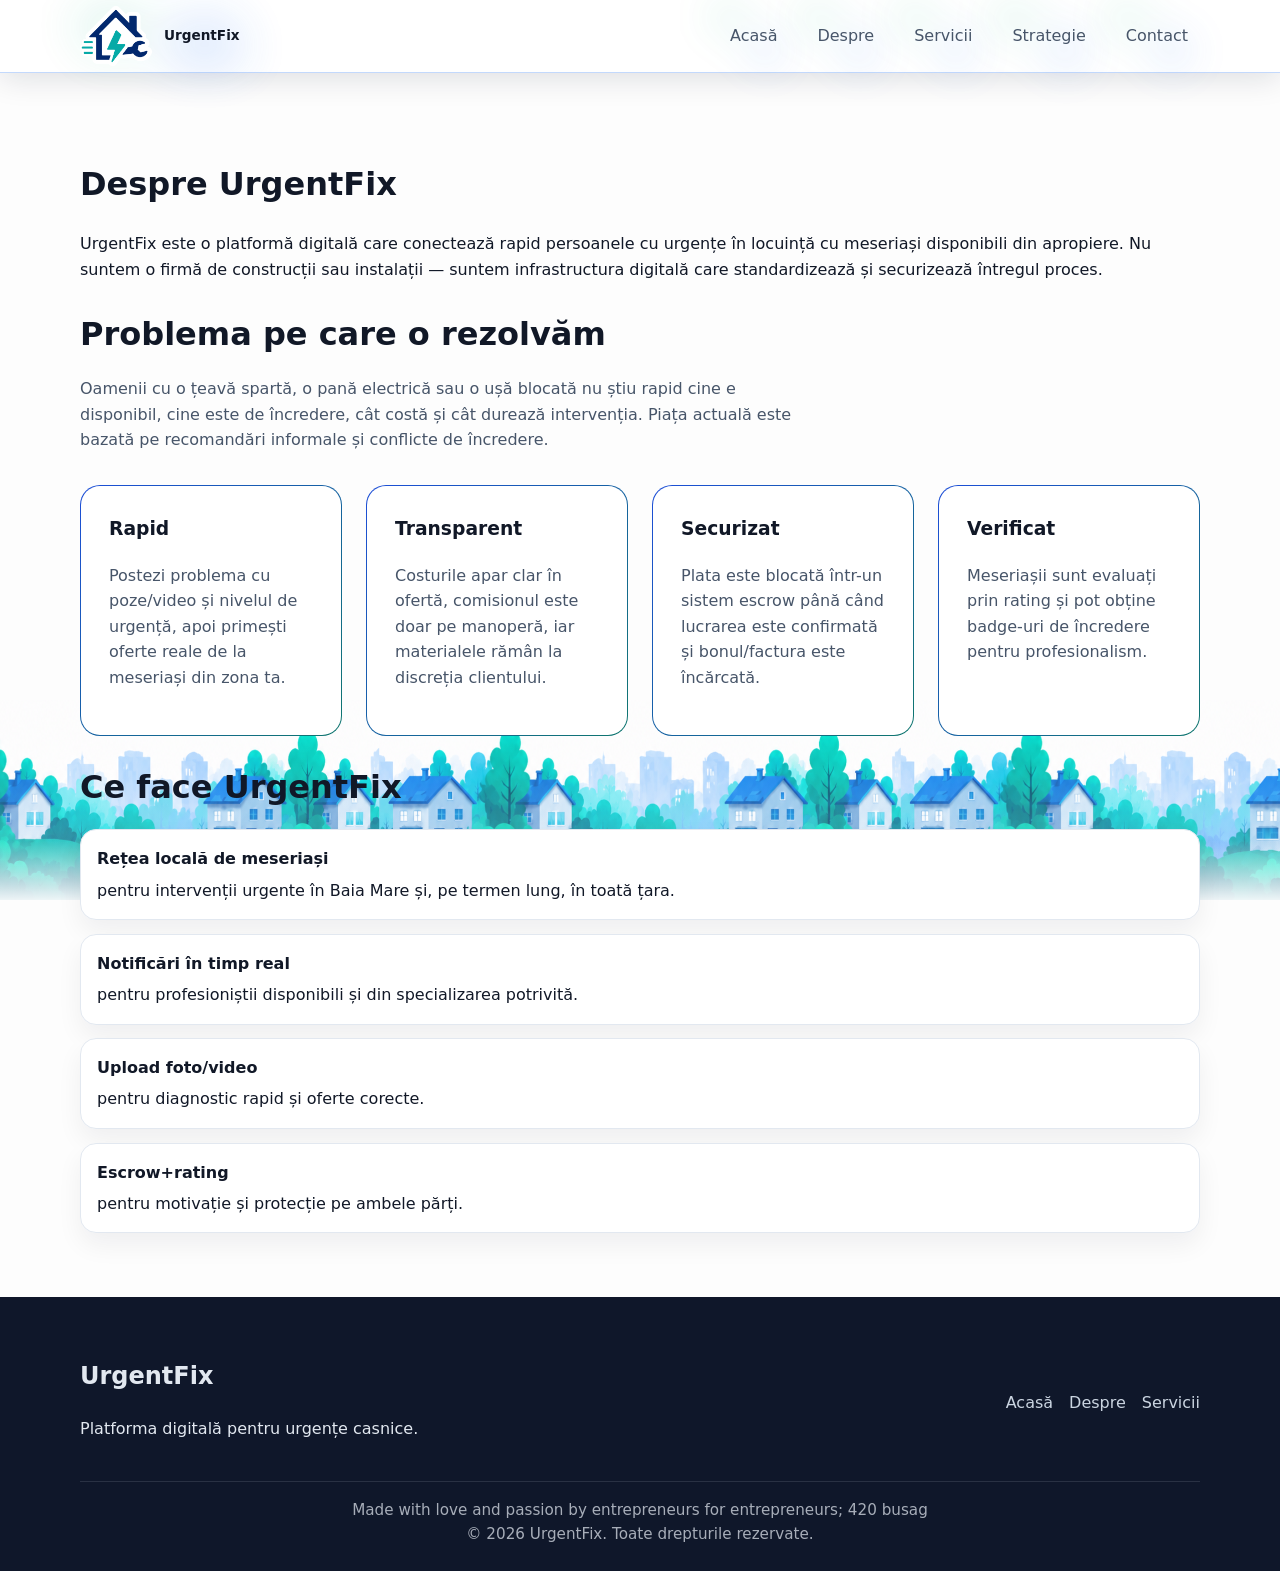
==== commit 138c4a02: "Reduce header bar to half size and logo" ====
--- a/despre.html
+++ b/despre.html
@@ -4,7 +4,7 @@
   <meta charset="UTF-8" />
   <meta name="viewport" content="width=device-width, initial-scale=1.0" />
   <title>Despre | UrgentFix</title>
-  <link rel="stylesheet" href="styles.css?v=12" />
+  <link rel="stylesheet" href="styles.css?v=13" />
 </head>
 <body>
   <header class="site-header">
--- a/styles.css
+++ b/styles.css
@@ -81,7 +81,7 @@
   align-items: center;
   justify-content: space-between;
   gap: 2rem;
-  padding: 0.8rem 0;
+  padding: 0.4rem 0;
 }
 
 .brand-logo {
@@ -91,7 +91,7 @@
   text-decoration: none;
   color: var(--text);
   font-weight: 700;
-  font-size: 1.1rem;
+  font-size: 0.85rem;
   transition: opacity 0.2s ease;
   position: relative;
   z-index: 1;
@@ -117,7 +117,7 @@
   opacity: 0.75;
 }
 
-.brand-logo img { width: 144px; height: auto; }
+.brand-logo img { width: 72px; height: auto; }
 
 .main-nav {
   display: flex;
